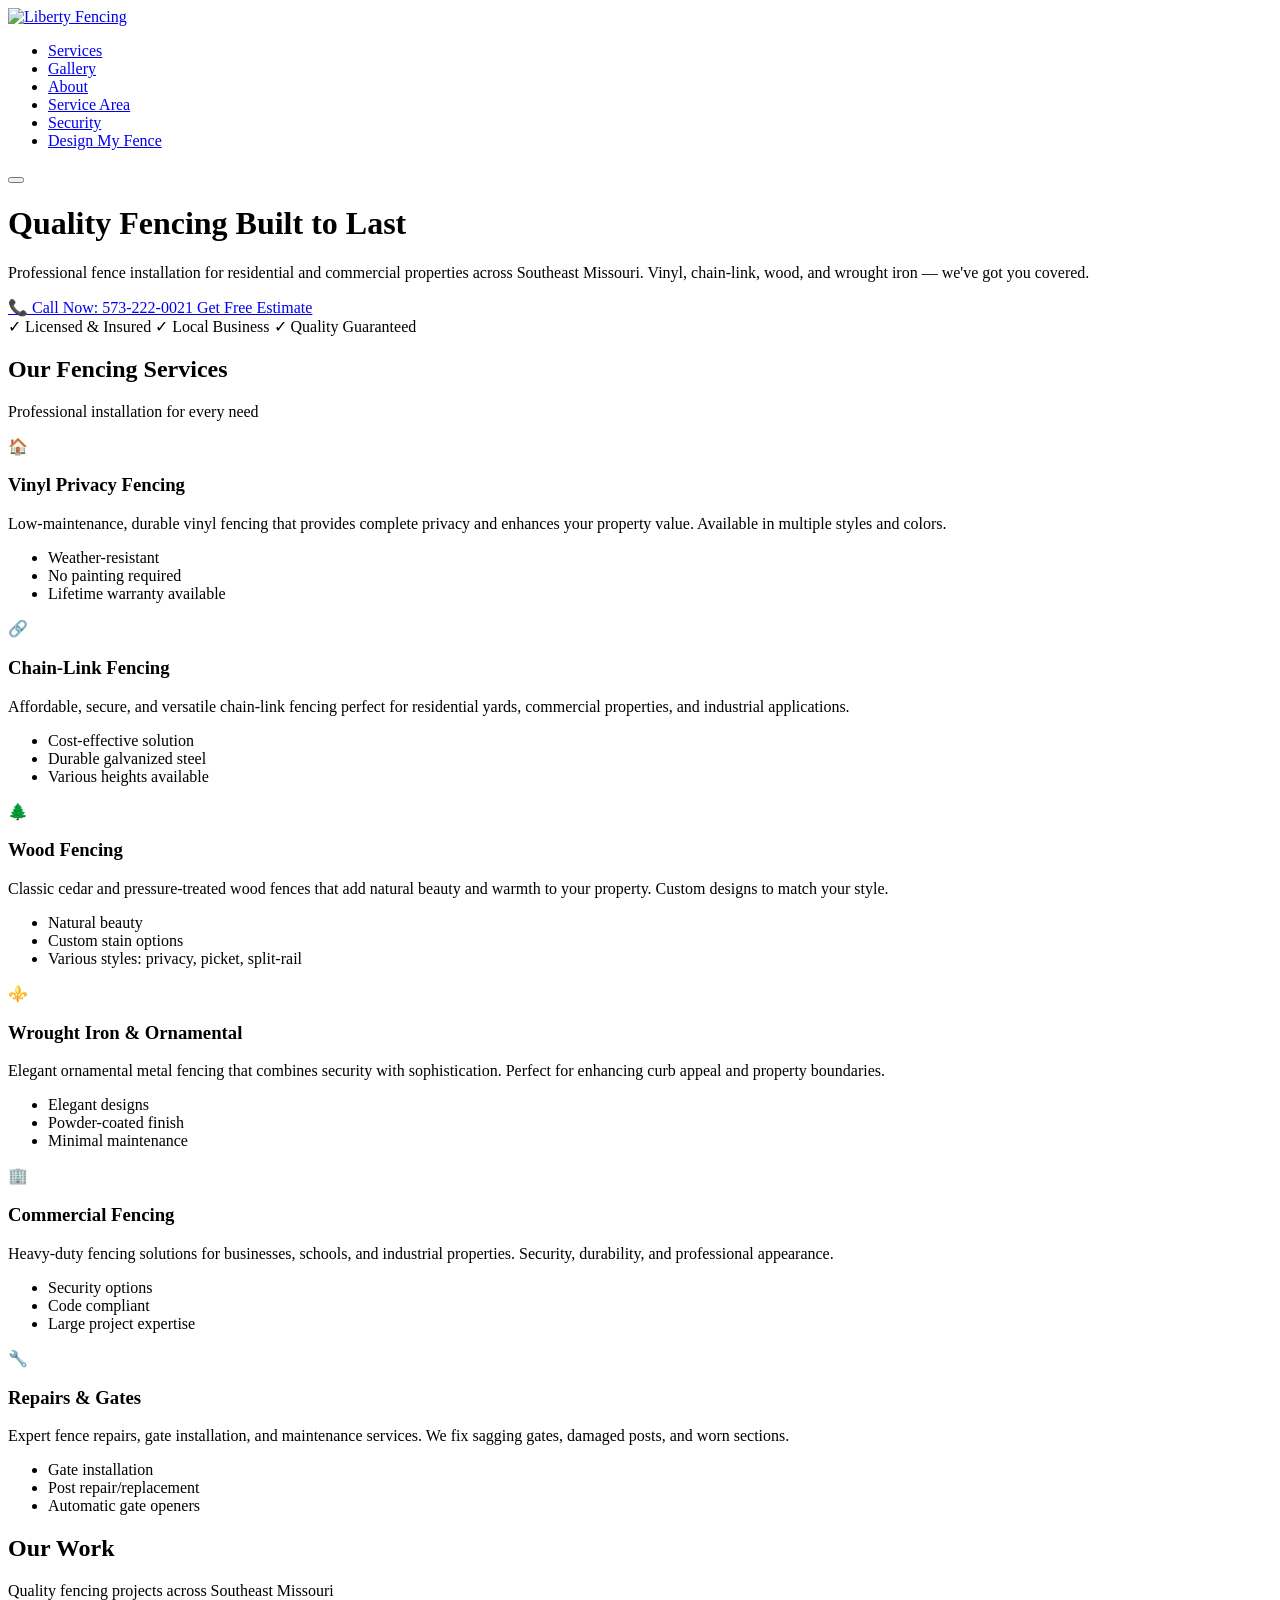
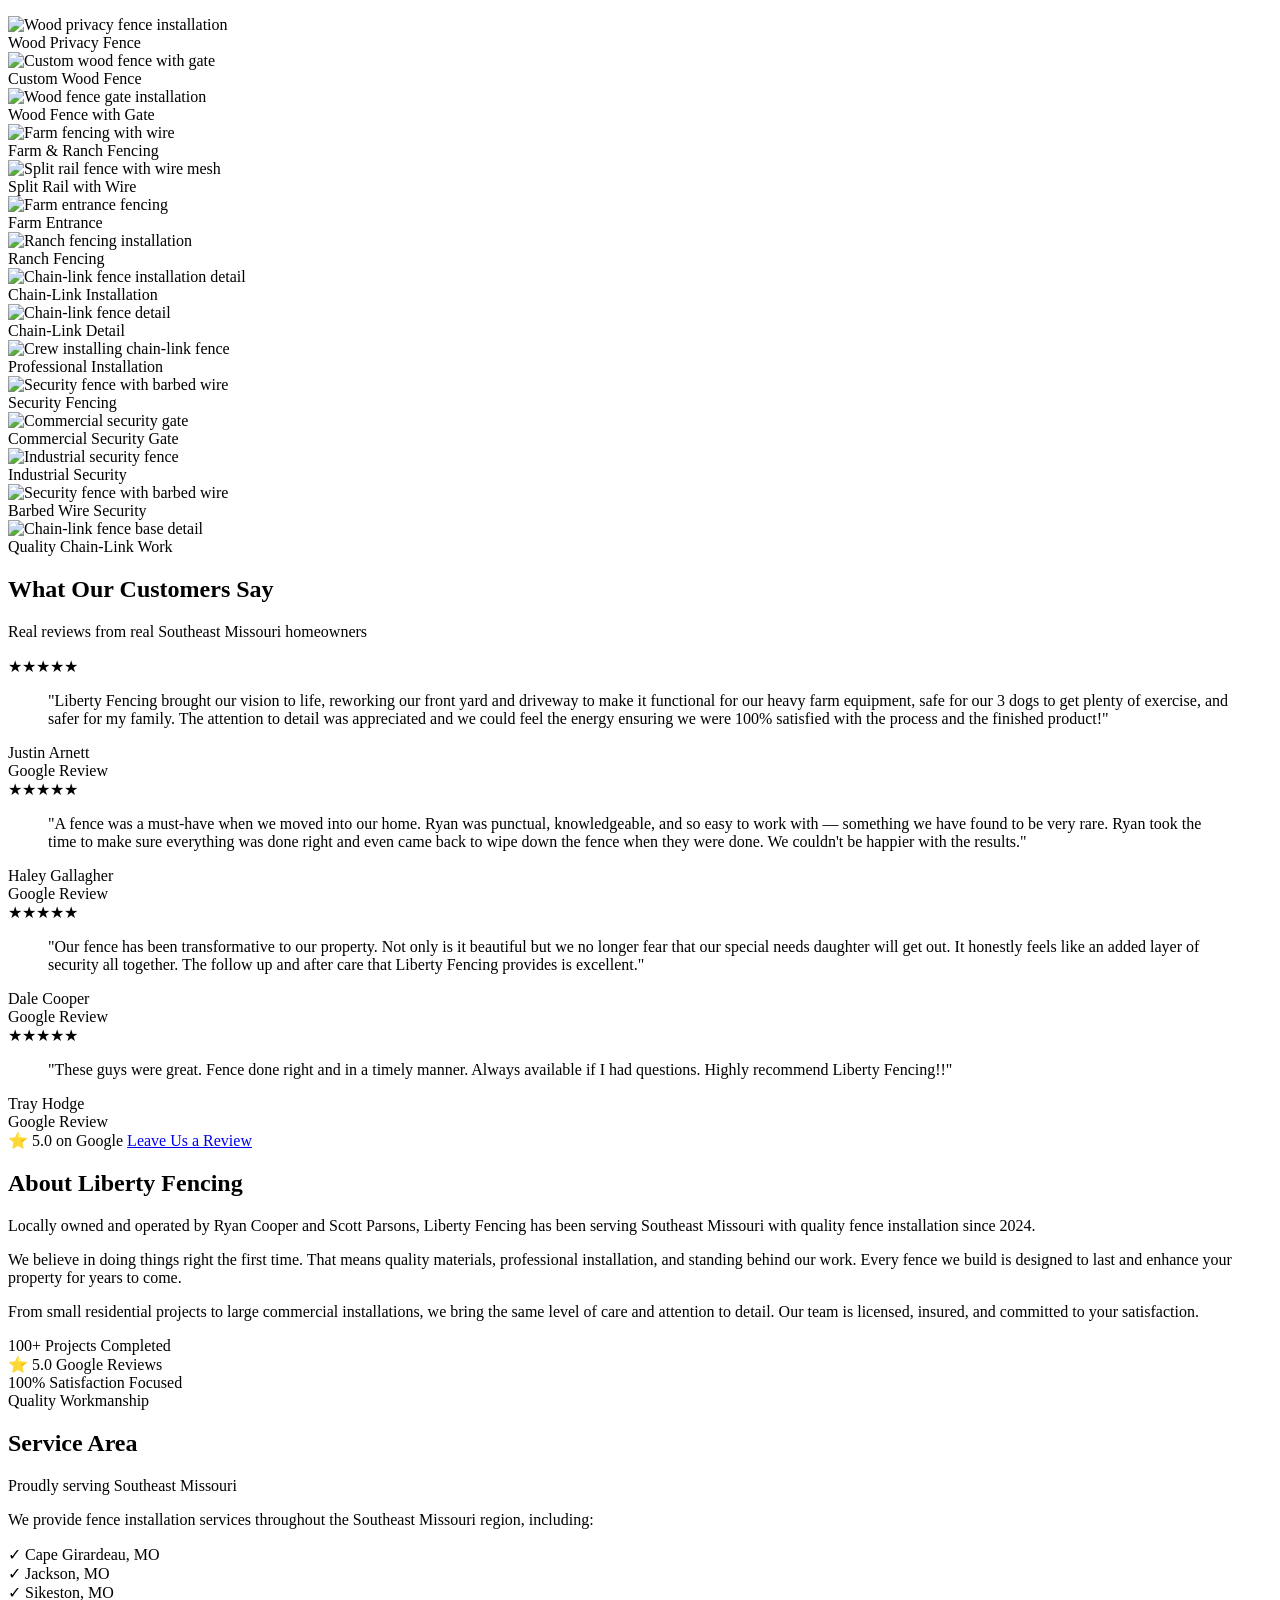
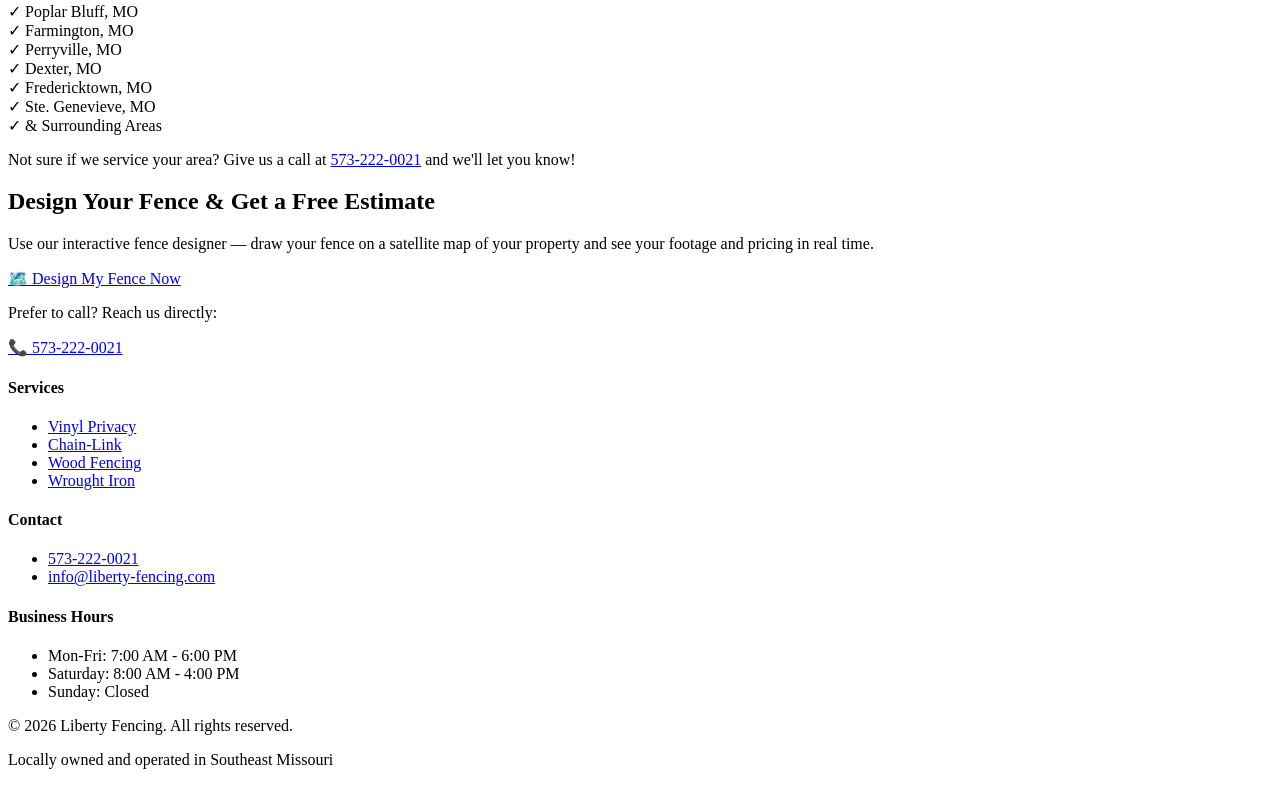
==== index.html @ ef9803fe "Merge pull request #3 from s10s-btc/dev Dev third times works" ====
<!DOCTYPE html>
<html lang="en">
<head>
    <meta charset="UTF-8">
    <meta name="viewport" content="width=device-width, initial-scale=1.0">
    <meta name="description" content="Liberty Fencing - Professional fence installation in Southeast Missouri. Vinyl, chain-link, wood, and wrought iron fencing. Free estimates!">
    <meta name="keywords" content="fencing, fence installation, vinyl fence, chain-link fence, wood fence, wrought iron, Southeast Missouri, Southeast Missouri">
    <title>Liberty Fencing | Professional Fence Installation | Southeast Missouri</title>
    <link rel="stylesheet" href="styles.css">
    <link rel="preconnect" href="https://fonts.googleapis.com">
    <link rel="preconnect" href="https://fonts.gstatic.com" crossorigin>
    <link href="https://fonts.googleapis.com/css2?family=Inter:wght@400;500;600;700;800&display=swap" rel="stylesheet">

    <!-- Canonical URL -->
    <link rel="canonical" href="https://liberty-fencing.com/">

    <!-- Open Graph (social sharing) -->
    <meta property="og:type" content="website">
    <meta property="og:url" content="https://liberty-fencing.com/">
    <meta property="og:title" content="Liberty Fencing | Professional Fence Installation | Southeast Missouri">
    <meta property="og:description" content="Professional fence installation in Southeast Missouri. Vinyl, wood, chain-link, wrought iron, and commercial fencing. Free estimates!">
    <meta property="og:image" content="https://liberty-fencing.com/images/fence-1.jpg">

    <!-- LocalBusiness Schema -->
    <script type="application/ld+json">
    {
      "@context": "https://schema.org",
      "@type": "HomeAndConstructionBusiness",
      "name": "Liberty Fencing",
      "url": "https://liberty-fencing.com",
      "telephone": "+1-573-222-0021",
      "email": "info@liberty-fencing.com",
      "description": "Professional fence installation in Southeast Missouri. Vinyl, wood, chain-link, wrought iron, and commercial fencing. Free estimates.",
      "areaServed": [
        "Cape Girardeau, MO",
        "Jackson, MO",
        "Sikeston, MO",
        "Poplar Bluff, MO",
        "Farmington, MO",
        "Perryville, MO",
        "Dexter, MO",
        "Fredericktown, MO",
        "Ste. Genevieve, MO"
      ],
      "openingHoursSpecification": [
        {
          "@type": "OpeningHoursSpecification",
          "dayOfWeek": ["Monday","Tuesday","Wednesday","Thursday","Friday"],
          "opens": "07:00",
          "closes": "18:00"
        },
        {
          "@type": "OpeningHoursSpecification",
          "dayOfWeek": "Saturday",
          "opens": "08:00",
          "closes": "16:00"
        }
      ],
      "hasOfferCatalog": {
        "@type": "OfferCatalog",
        "name": "Fencing Services",
        "itemListElement": [
          {"@type": "Offer", "itemOffered": {"@type": "Service", "name": "Vinyl Privacy Fencing"}},
          {"@type": "Offer", "itemOffered": {"@type": "Service", "name": "Chain-Link Fencing"}},
          {"@type": "Offer", "itemOffered": {"@type": "Service", "name": "Wood Fencing"}},
          {"@type": "Offer", "itemOffered": {"@type": "Service", "name": "Wrought Iron & Ornamental Fencing"}},
          {"@type": "Offer", "itemOffered": {"@type": "Service", "name": "Commercial Fencing"}},
          {"@type": "Offer", "itemOffered": {"@type": "Service", "name": "Fence Repairs & Gates"}}
        ]
      }
    }
    </script>
</head>
<body>
    <nav class="navbar">
        <div class="nav-container">
            <a href="#" class="nav-logo">
                <img src="logo.jpg" alt="Liberty Fencing" class="logo-img">
            </a>
            <ul class="nav-menu">
                <li><a href="#services">Services</a></li>
                <li><a href="#gallery">Gallery</a></li>
                <li><a href="#about">About</a></li>
                <li><a href="#areas">Service Area</a></li>
                <li><a href="./security.html">Security</a></li>
                <li><a href="./fence-designer.html" class="btn btn-small btn-primary">Design My Fence</a></li>
            </ul>
            <button class="mobile-menu-toggle" aria-label="Toggle menu">
                <span></span>
                <span></span>
                <span></span>
            </button>
        </div>
    </nav>

    <header class="hero">
        <div class="hero-content">
            <h1 class="hero-title">Quality Fencing Built to Last</h1>
            <p class="hero-subtitle">Professional fence installation for residential and commercial properties across Southeast Missouri. Vinyl, chain-link, wood, and wrought iron — we've got you covered.</p>
            <div class="hero-cta">
                <a href="tel:573-222-0021" class="btn btn-primary btn-large">
                    <span class="phone-icon">📞</span> Call Now: 573-222-0021
                </a>
                <a href="#quote" class="btn btn-secondary btn-large">Get Free Estimate</a>
            </div>
            <div class="hero-badges">
                <span class="badge">✓ Licensed & Insured</span>
                <span class="badge">✓ Local Business</span>
                <span class="badge">✓ Quality Guaranteed</span>
            </div>
        </div>
    </header>

    <main>
        <section id="services" class="section">
            <div class="container">
                <h2 class="section-title">Our Fencing Services</h2>
                <p class="section-subtitle">Professional installation for every need</p>
                <div class="services-grid">
                    <div class="service-card">
                        <div class="service-icon">🏠</div>
                        <h3>Vinyl Privacy Fencing</h3>
                        <p>Low-maintenance, durable vinyl fencing that provides complete privacy and enhances your property value. Available in multiple styles and colors.</p>
                        <ul class="service-features">
                            <li>Weather-resistant</li>
                            <li>No painting required</li>
                            <li>Lifetime warranty available</li>
                        </ul>
                    </div>
                    <div class="service-card">
                        <div class="service-icon">🔗</div>
                        <h3>Chain-Link Fencing</h3>
                        <p>Affordable, secure, and versatile chain-link fencing perfect for residential yards, commercial properties, and industrial applications.</p>
                        <ul class="service-features">
                            <li>Cost-effective solution</li>
                            <li>Durable galvanized steel</li>
                            <li>Various heights available</li>
                        </ul>
                    </div>
                    <div class="service-card">
                        <div class="service-icon">🌲</div>
                        <h3>Wood Fencing</h3>
                        <p>Classic cedar and pressure-treated wood fences that add natural beauty and warmth to your property. Custom designs to match your style.</p>
                        <ul class="service-features">
                            <li>Natural beauty</li>
                            <li>Custom stain options</li>
                            <li>Various styles: privacy, picket, split-rail</li>
                        </ul>
                    </div>
                    <div class="service-card">
                        <div class="service-icon">⚜️</div>
                        <h3>Wrought Iron & Ornamental</h3>
                        <p>Elegant ornamental metal fencing that combines security with sophistication. Perfect for enhancing curb appeal and property boundaries.</p>
                        <ul class="service-features">
                            <li>Elegant designs</li>
                            <li>Powder-coated finish</li>
                            <li>Minimal maintenance</li>
                        </ul>
                    </div>
                    <div class="service-card">
                        <div class="service-icon">🏢</div>
                        <h3>Commercial Fencing</h3>
                        <p>Heavy-duty fencing solutions for businesses, schools, and industrial properties. Security, durability, and professional appearance.</p>
                        <ul class="service-features">
                            <li>Security options</li>
                            <li>Code compliant</li>
                            <li>Large project expertise</li>
                        </ul>
                    </div>
                    <div class="service-card">
                        <div class="service-icon">🔧</div>
                        <h3>Repairs & Gates</h3>
                        <p>Expert fence repairs, gate installation, and maintenance services. We fix sagging gates, damaged posts, and worn sections.</p>
                        <ul class="service-features">
                            <li>Gate installation</li>
                            <li>Post repair/replacement</li>
                            <li>Automatic gate openers</li>
                        </ul>
                    </div>
                </div>
            </div>
        </section>

        <section id="gallery" class="section section-alt">
            <div class="container">
                <h2 class="section-title">Our Work</h2>
                <p class="section-subtitle">Quality fencing projects across Southeast Missouri</p>
                <div class="gallery-grid">
                    <div class="gallery-item">
                        <img src="images/fence-1.jpg" alt="Wood privacy fence installation" loading="lazy">
                        <div class="gallery-overlay">
                            <span>Wood Privacy Fence</span>
                        </div>
                    </div>
                    <div class="gallery-item">
                        <img src="images/fence-2.jpg" alt="Custom wood fence with gate" loading="lazy">
                        <div class="gallery-overlay">
                            <span>Custom Wood Fence</span>
                        </div>
                    </div>
                    <div class="gallery-item">
                        <img src="images/fence-3.jpg" alt="Wood fence gate installation" loading="lazy">
                        <div class="gallery-overlay">
                            <span>Wood Fence with Gate</span>
                        </div>
                    </div>
                    <div class="gallery-item">
                        <img src="images/fence-4.jpg" alt="Farm fencing with wire" loading="lazy">
                        <div class="gallery-overlay">
                            <span>Farm & Ranch Fencing</span>
                        </div>
                    </div>
                    <div class="gallery-item">
                        <img src="images/fence-5.jpg" alt="Split rail fence with wire mesh" loading="lazy">
                        <div class="gallery-overlay">
                            <span>Split Rail with Wire</span>
                        </div>
                    </div>
                    <div class="gallery-item">
                        <img src="images/fence-6.jpg" alt="Farm entrance fencing" loading="lazy">
                        <div class="gallery-overlay">
                            <span>Farm Entrance</span>
                        </div>
                    </div>
                    <div class="gallery-item">
                        <img src="images/fence-7.jpg" alt="Ranch fencing installation" loading="lazy">
                        <div class="gallery-overlay">
                            <span>Ranch Fencing</span>
                        </div>
                    </div>
                    <div class="gallery-item">
                        <img src="images/fence-8.jpg" alt="Chain-link fence installation detail" loading="lazy">
                        <div class="gallery-overlay">
                            <span>Chain-Link Installation</span>
                        </div>
                    </div>
                    <div class="gallery-item">
                        <img src="images/fence-9.jpg" alt="Chain-link fence detail" loading="lazy">
                        <div class="gallery-overlay">
                            <span>Chain-Link Detail</span>
                        </div>
                    </div>
                    <div class="gallery-item">
                        <img src="images/fence-10.jpg" alt="Crew installing chain-link fence" loading="lazy">
                        <div class="gallery-overlay">
                            <span>Professional Installation</span>
                        </div>
                    </div>
                    <div class="gallery-item">
                        <img src="images/fence-11.jpg" alt="Security fence with barbed wire" loading="lazy">
                        <div class="gallery-overlay">
                            <span>Security Fencing</span>
                        </div>
                    </div>
                    <div class="gallery-item">
                        <img src="images/fence-12.jpg" alt="Commercial security gate" loading="lazy">
                        <div class="gallery-overlay">
                            <span>Commercial Security Gate</span>
                        </div>
                    </div>
                    <div class="gallery-item">
                        <img src="images/fence-13.jpg" alt="Industrial security fence" loading="lazy">
                        <div class="gallery-overlay">
                            <span>Industrial Security</span>
                        </div>
                    </div>
                    <div class="gallery-item">
                        <img src="images/fence-14.jpg" alt="Security fence with barbed wire" loading="lazy">
                        <div class="gallery-overlay">
                            <span>Barbed Wire Security</span>
                        </div>
                    </div>
                    <div class="gallery-item">
                        <img src="images/fence-15.jpg" alt="Chain-link fence base detail" loading="lazy">
                        <div class="gallery-overlay">
                            <span>Quality Chain-Link Work</span>
                        </div>
                    </div>
                </div>
            </div>
        </section>

        <section id="reviews" class="section section-alt">
            <div class="container">
                <h2 class="section-title">What Our Customers Say</h2>
                <p class="section-subtitle">Real reviews from real Southeast Missouri homeowners</p>
                <div class="reviews-grid">
                    <div class="review-card">
                        <div class="review-stars">★★★★★</div>
                        <blockquote class="review-text">"Liberty Fencing brought our vision to life, reworking our front yard and driveway to make it functional for our heavy farm equipment, safe for our 3 dogs to get plenty of exercise, and safer for my family. The attention to detail was appreciated and we could feel the energy ensuring we were 100% satisfied with the process and the finished product!"</blockquote>
                        <div class="review-author">
                            <div class="review-name">Justin Arnett</div>
                            <div class="review-source">Google Review</div>
                        </div>
                    </div>
                    <div class="review-card">
                        <div class="review-stars">★★★★★</div>
                        <blockquote class="review-text">"A fence was a must-have when we moved into our home. Ryan was punctual, knowledgeable, and so easy to work with — something we have found to be very rare. Ryan took the time to make sure everything was done right and even came back to wipe down the fence when they were done. We couldn't be happier with the results."</blockquote>
                        <div class="review-author">
                            <div class="review-name">Haley Gallagher</div>
                            <div class="review-source">Google Review</div>
                        </div>
                    </div>
                    <div class="review-card">
                        <div class="review-stars">★★★★★</div>
                        <blockquote class="review-text">"Our fence has been transformative to our property. Not only is it beautiful but we no longer fear that our special needs daughter will get out. It honestly feels like an added layer of security all together. The follow up and after care that Liberty Fencing provides is excellent."</blockquote>
                        <div class="review-author">
                            <div class="review-name">Dale Cooper</div>
                            <div class="review-source">Google Review</div>
                        </div>
                    </div>
                    <div class="review-card">
                        <div class="review-stars">★★★★★</div>
                        <blockquote class="review-text">"These guys were great. Fence done right and in a timely manner. Always available if I had questions. Highly recommend Liberty Fencing!!"</blockquote>
                        <div class="review-author">
                            <div class="review-name">Tray Hodge</div>
                            <div class="review-source">Google Review</div>
                        </div>
                    </div>
                </div>
                <div class="reviews-cta">
                    <span class="reviews-aggregate">⭐ 5.0 on Google</span>
                    <a href="https://g.page/r/liberty-fencing/review" target="_blank" rel="noopener noreferrer" class="btn btn-secondary">Leave Us a Review</a>
                </div>
            </div>
        </section>

        <section id="about" class="section">
            <div class="container">
                <div class="about-content">
                    <div class="about-text">
                        <h2 class="section-title">About Liberty Fencing</h2>
                        <p class="lead">Locally owned and operated by Ryan Cooper and Scott Parsons, Liberty Fencing has been serving Southeast Missouri with quality fence installation since 2024.</p>
                        <p>We believe in doing things right the first time. That means quality materials, professional installation, and standing behind our work. Every fence we build is designed to last and enhance your property for years to come.</p>
                        <p>From small residential projects to large commercial installations, we bring the same level of care and attention to detail. Our team is licensed, insured, and committed to your satisfaction.</p>
                        <div class="stats">
                            <div class="stat">
                                <span class="stat-number">100+</span>
                                <span class="stat-label">Projects Completed</span>
                            </div>
                            <div class="stat">
                                <span class="stat-number">⭐ 5.0</span>
                                <span class="stat-label">Google Reviews</span>
                            </div>
                            <div class="stat">
                                <span class="stat-number">100%</span>
                                <span class="stat-label">Satisfaction Focused</span>
                            </div>
                        </div>
                    </div>
                    <div class="about-image">
                        <div class="image-placeholder">
                            <span>Quality Workmanship</span>
                        </div>
                    </div>
                </div>
            </div>
        </section>

        <section id="areas" class="section">
            <div class="container">
                <h2 class="section-title">Service Area</h2>
                <p class="section-subtitle">Proudly serving Southeast Missouri</p>
                <div class="areas-content">
                    <div class="areas-text">
                        <p>We provide fence installation services throughout the Southeast Missouri region, including:</p>
                        <div class="areas-grid">
                            <div class="area-item">
                                <span class="check">✓</span> Cape Girardeau, MO
                            </div>
                            <div class="area-item">
                                <span class="check">✓</span> Jackson, MO
                            </div>
                            <div class="area-item">
                                <span class="check">✓</span> Sikeston, MO
                            </div>
                            <div class="area-item">
                                <span class="check">✓</span> Poplar Bluff, MO
                            </div>
                            <div class="area-item">
                                <span class="check">✓</span> Farmington, MO
                            </div>
                            <div class="area-item">
                                <span class="check">✓</span> Perryville, MO
                            </div>
                            <div class="area-item">
                                <span class="check">✓</span> Dexter, MO
                            </div>
                            <div class="area-item">
                                <span class="check">✓</span> Fredericktown, MO
                            </div>
                            <div class="area-item">
                                <span class="check">✓</span> Ste. Genevieve, MO
                            </div>
                            <div class="area-item">
                                <span class="check">✓</span> & Surrounding Areas
                            </div>
                        </div>
                        <p class="areas-note">Not sure if we service your area? Give us a call at <a href="tel:573-222-0021">573-222-0021</a> and we'll let you know!</p>
                    </div>
                </div>
            </div>
        </section>

        <section id="quote" class="section section-alt cta-section">
            <div class="container">
                <div class="cta-content">
                    <h2>Design Your Fence &amp; Get a Free Estimate</h2>
                    <p>Use our interactive fence designer — draw your fence on a satellite map of your property and see your footage and pricing in real time.</p>
                    <a href="./fence-designer.html" class="btn btn-primary btn-large">🗺️ Design My Fence Now</a>
                    <div class="cta-alternative">
                        <p>Prefer to call? Reach us directly:</p>
                        <a href="tel:573-222-0021" class="btn btn-secondary btn-large">
                            <span class="phone-icon">📞</span> 573-222-0021
                        </a>
                    </div>
                </div>
            </div>
        </section>
    </main>

    <footer class="footer">
        <div class="footer-columns">
            <div class="footer-column">
                <h4>Services</h4>
                <ul>
                    <li><a href="#services">Vinyl Privacy</a></li>
                    <li><a href="#services">Chain-Link</a></li>
                    <li><a href="#services">Wood Fencing</a></li>
                    <li><a href="#services">Wrought Iron</a></li>
                </ul>
            </div>
            <div class="footer-column">
                <h4>Contact</h4>
                <ul>
                    <li><a href="tel:573-222-0021">573-222-0021</a></li>
                    <li><a href="mailto:info@liberty-fencing.com">info@liberty-fencing.com</a></li>
                </ul>
            </div>
            <div class="footer-column">
                <h4>Business Hours</h4>
                <ul>
                    <li>Mon-Fri: 7:00 AM - 6:00 PM</li>
                    <li>Saturday: 8:00 AM - 4:00 PM</li>
                    <li>Sunday: Closed</li>
                </ul>
            </div>
        </div>
        <div class="footer-bottom">
            <p>&copy; 2026 Liberty Fencing. All rights reserved.</p>
            <p class="footer-tagline">Locally owned and operated in Southeast Missouri</p>
        </div>
    </footer>

    <script src="script.js"></script>
</body>
</html>
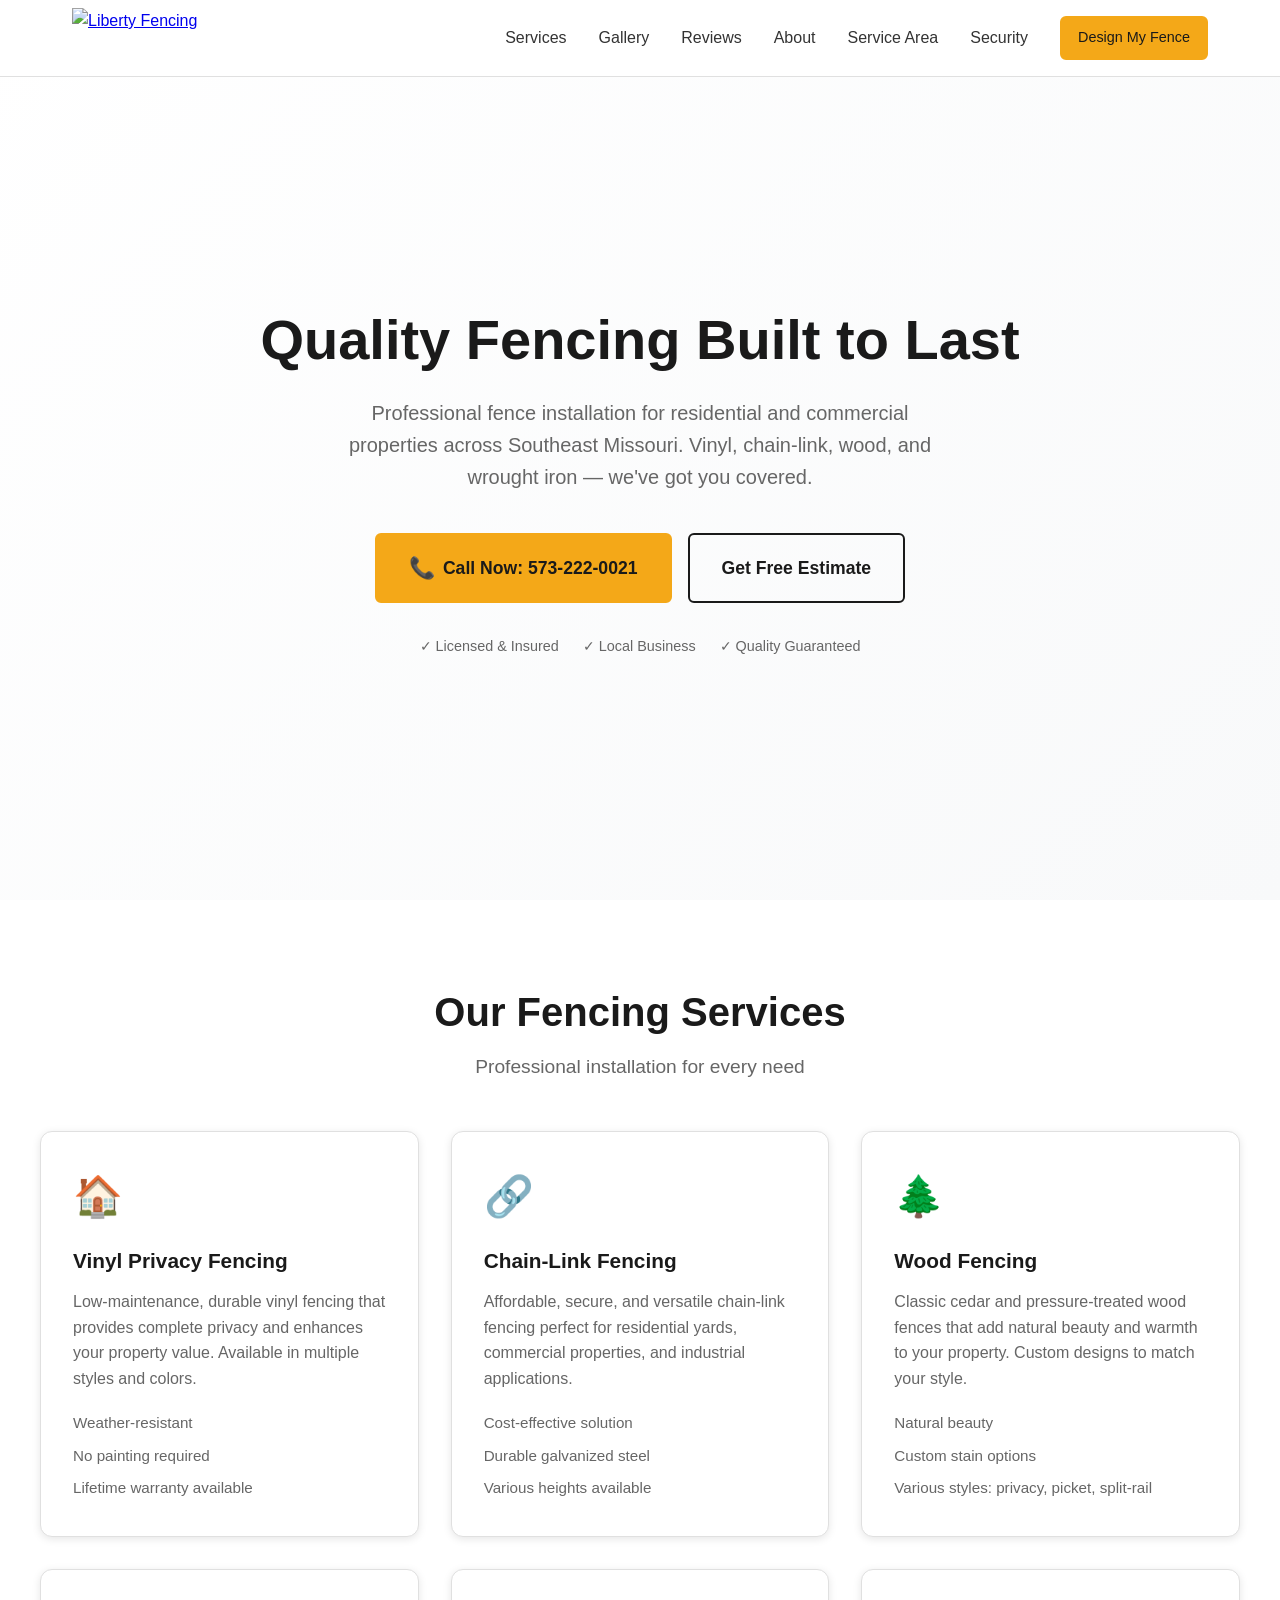
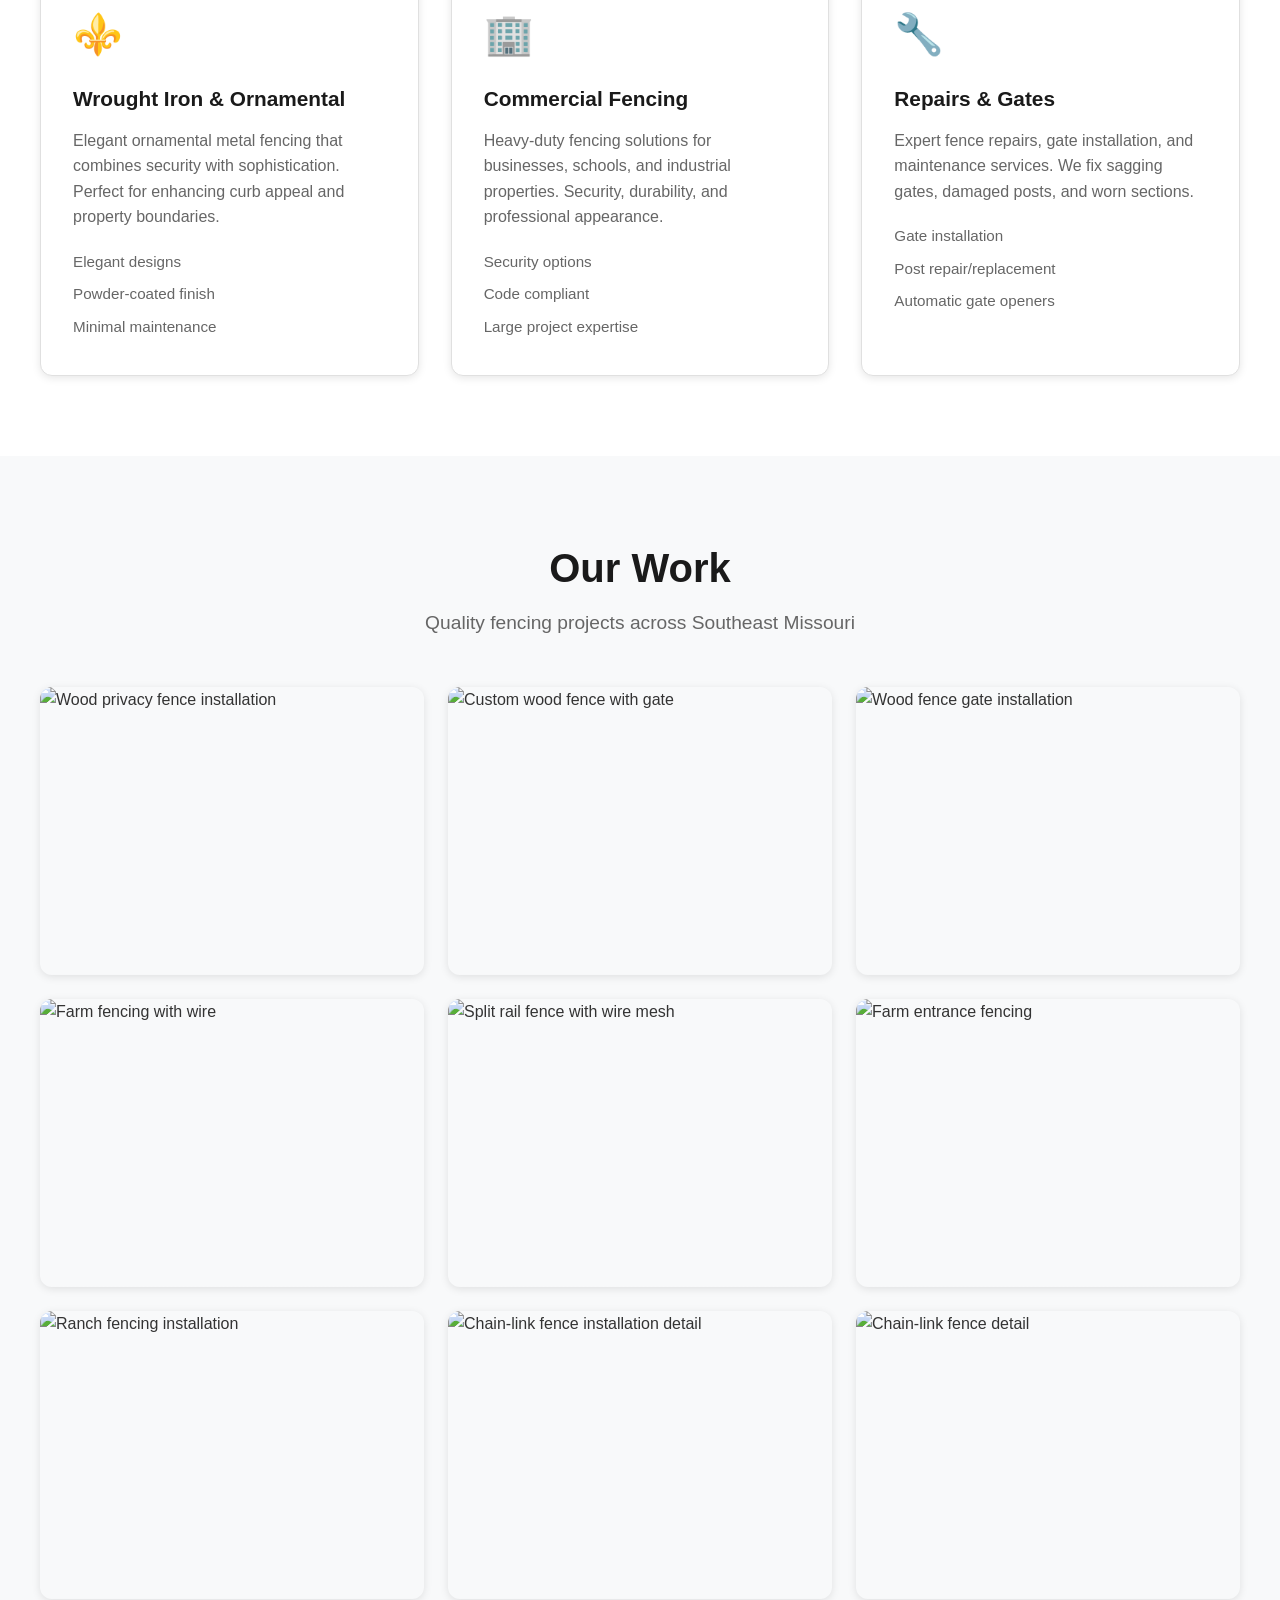
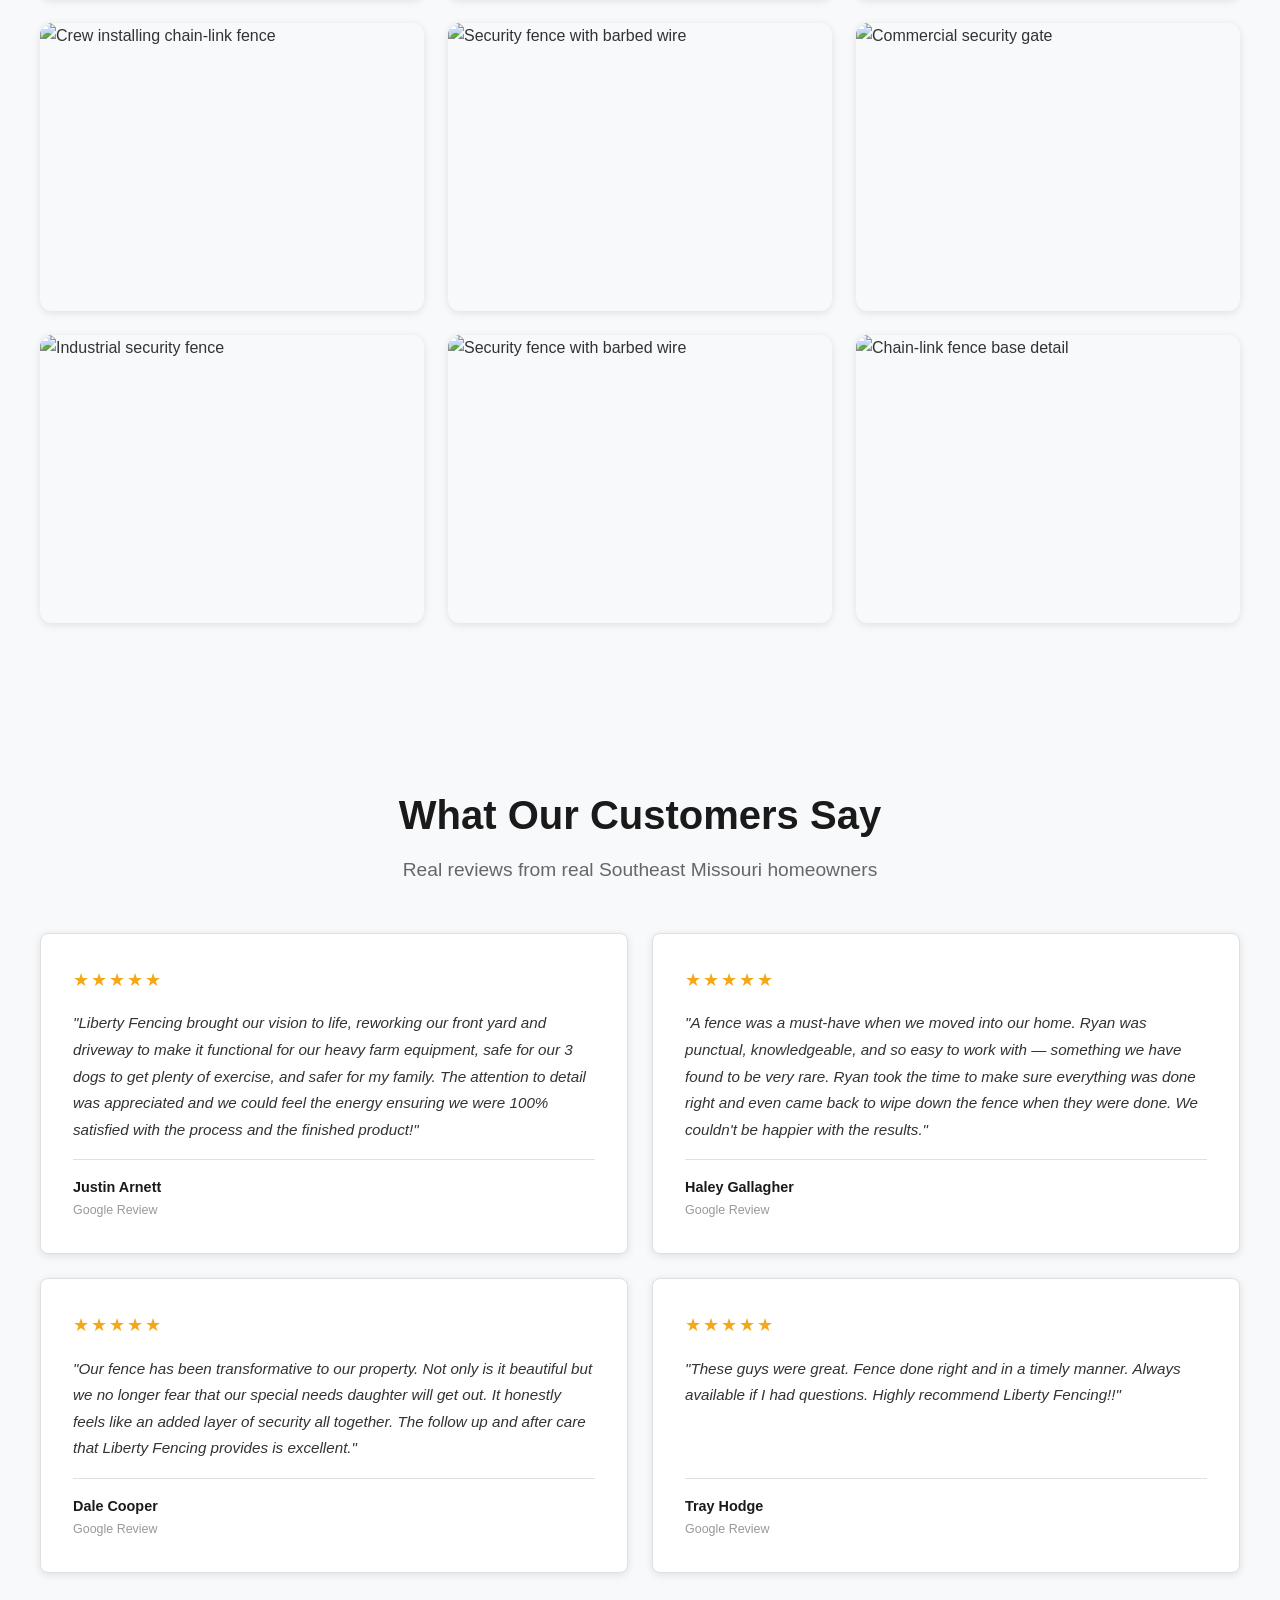
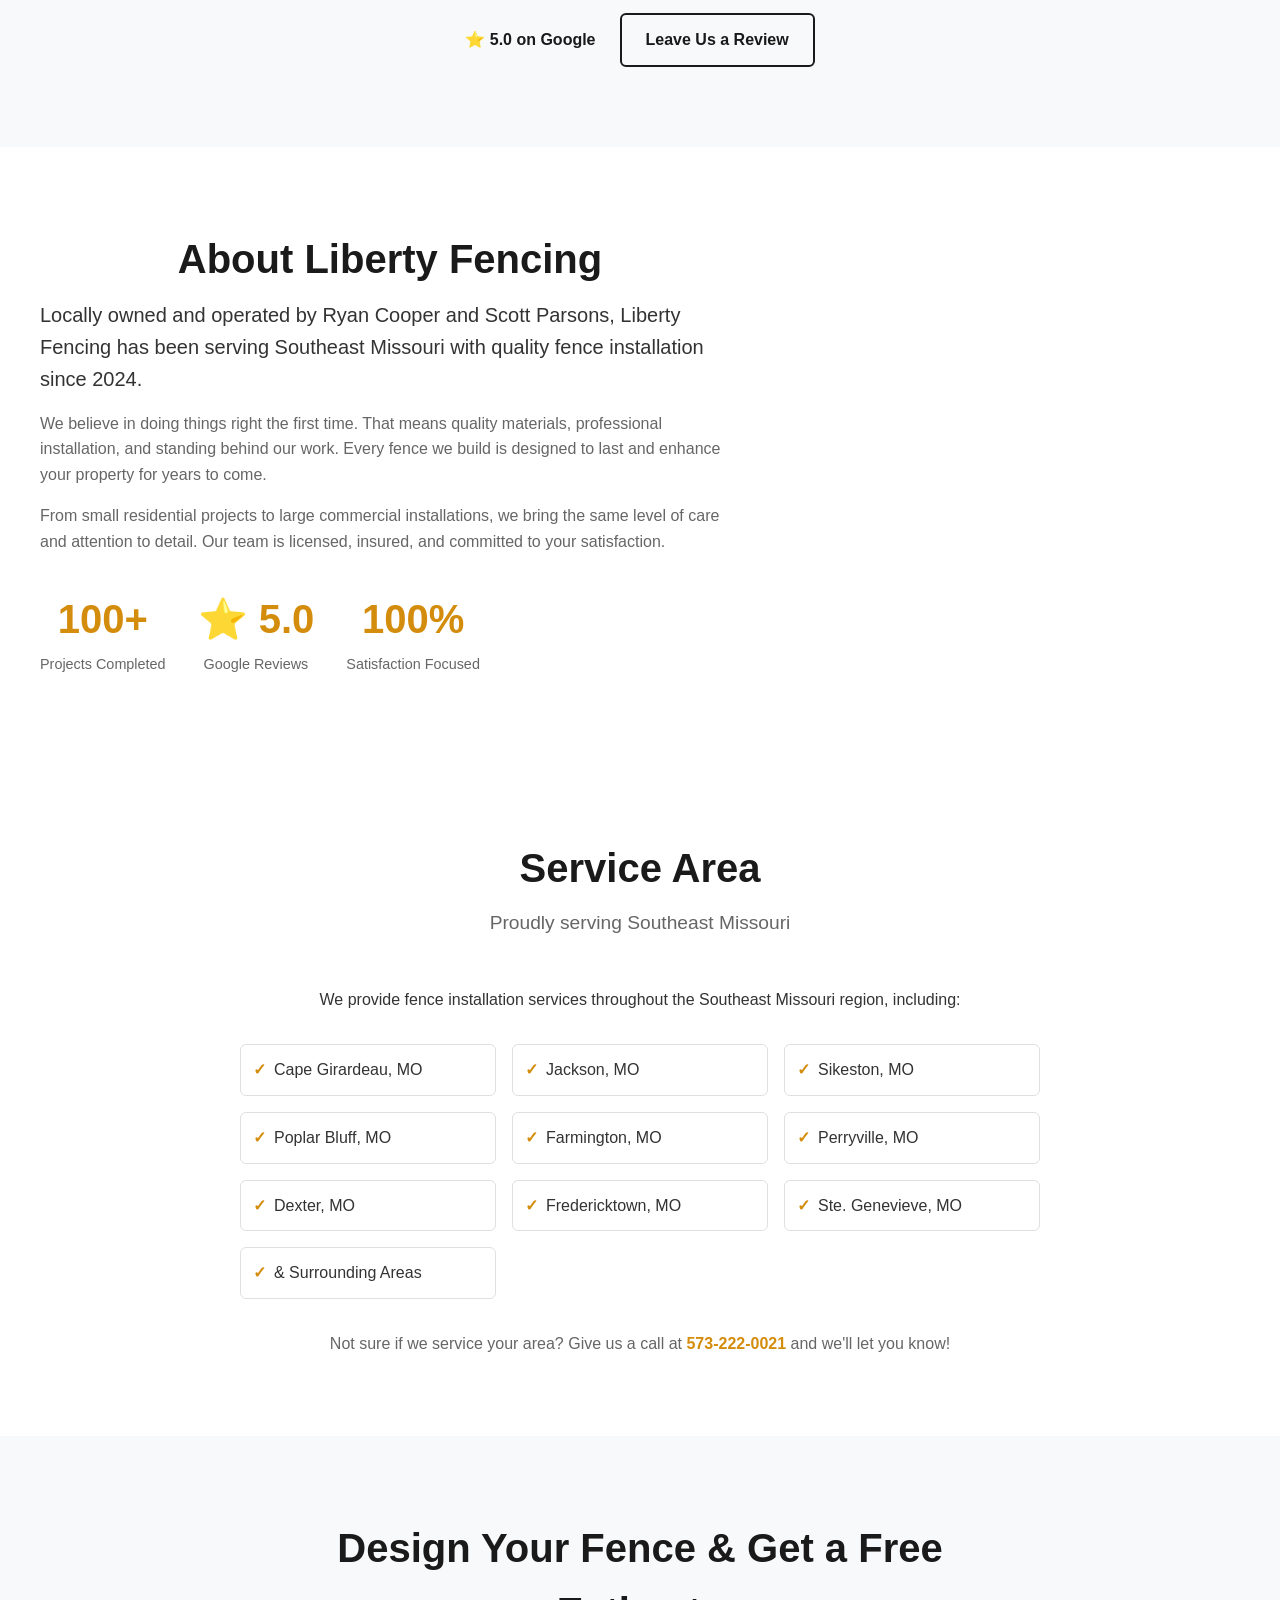
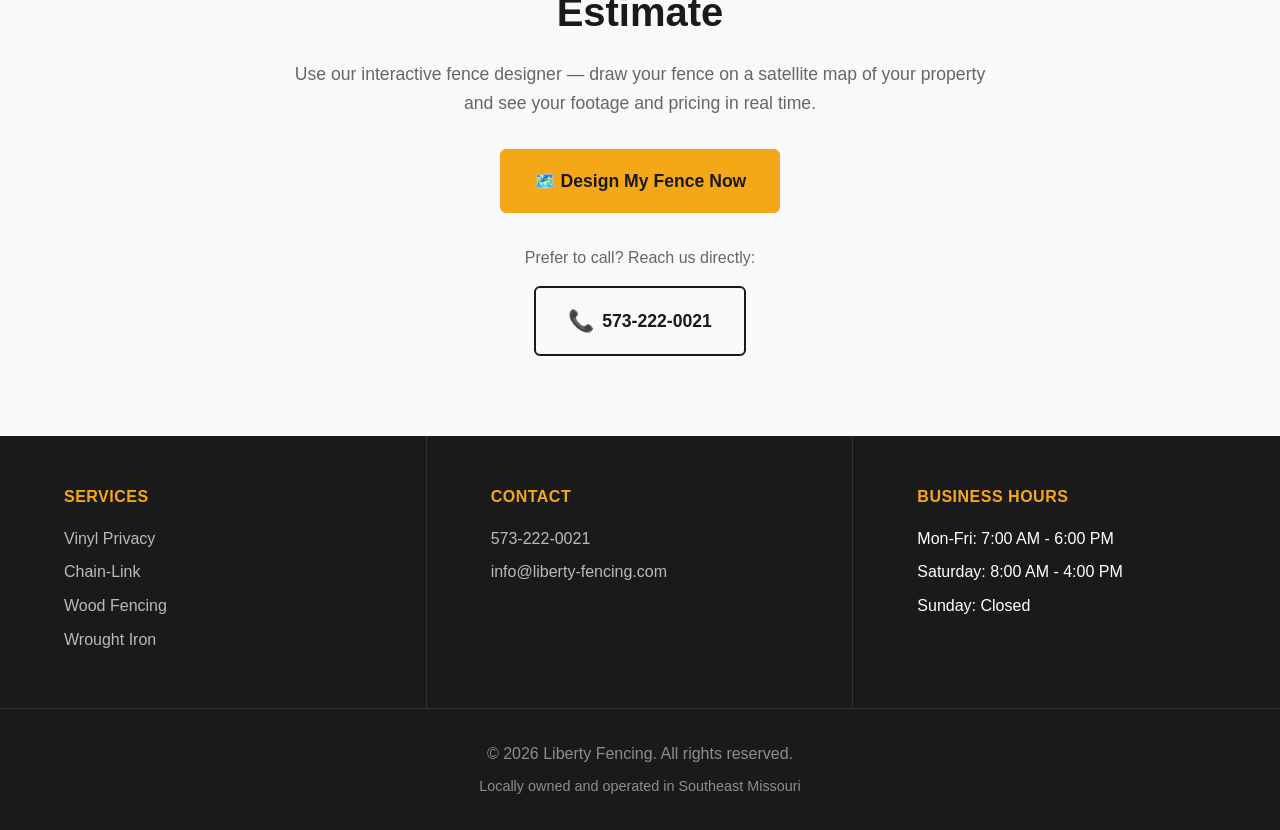
==== commit a8fbfd5f: "Fix broken review link, remove unused About placeholder, add Reviews nav link Review CTA pointed to " ====
--- a/index.html
+++ b/index.html
@@ -4,7 +4,7 @@
     <meta charset="UTF-8">
     <meta name="viewport" content="width=device-width, initial-scale=1.0">
     <meta name="description" content="Liberty Fencing - Professional fence installation in Southeast Missouri. Vinyl, chain-link, wood, and wrought iron fencing. Free estimates!">
-    <meta name="keywords" content="fencing, fence installation, vinyl fence, chain-link fence, wood fence, wrought iron, Southeast Missouri, Southeast Missouri">
+    <meta name="keywords" content="fencing, fence installation, vinyl fence, chain-link fence, wood fence, wrought iron, Southeast Missouri">
     <title>Liberty Fencing | Professional Fence Installation | Southeast Missouri</title>
     <link rel="stylesheet" href="styles.css">
     <link rel="preconnect" href="https://fonts.googleapis.com">
@@ -80,6 +80,7 @@
             <ul class="nav-menu">
                 <li><a href="#services">Services</a></li>
                 <li><a href="#gallery">Gallery</a></li>
+                <li><a href="#reviews">Reviews</a></li>
                 <li><a href="#about">About</a></li>
                 <li><a href="#areas">Service Area</a></li>
                 <li><a href="./security.html">Security</a></li>
@@ -320,7 +321,7 @@
                 </div>
                 <div class="reviews-cta">
                     <span class="reviews-aggregate">⭐ 5.0 on Google</span>
-                    <a href="https://g.page/r/liberty-fencing/review" target="_blank" rel="noopener noreferrer" class="btn btn-secondary">Leave Us a Review</a>
+                    <a href="https://g.page/r/CSdGMYGNpoW0EBM/review" target="_blank" rel="noopener noreferrer" class="btn btn-secondary">Leave Us a Review</a>
                 </div>
             </div>
         </section>
@@ -348,11 +349,6 @@
                             </div>
                         </div>
                     </div>
-                    <div class="about-image">
-                        <div class="image-placeholder">
-                            <span>Quality Workmanship</span>
-                        </div>
-                    </div>
                 </div>
             </div>
         </section>
--- a/styles.css
+++ b/styles.css
@@ -0,0 +1,665 @@
+:root {
+    --primary: #1a1a1a;
+    --primary-light: #2d2d2d;
+    --accent: #f4a818;
+    --accent-dark: #d48c0c;
+    --text: #333;
+    --text-light: #666;
+    --text-muted: #999;
+    --bg: #fff;
+    --bg-alt: #f8f9fa;
+    --border: #e0e0e0;
+    --shadow: 0 2px 8px rgba(0,0,0,0.1);
+    --shadow-hover: 0 4px 16px rgba(0,0,0,0.15);
+}
+
+* {
+    margin: 0;
+    padding: 0;
+    box-sizing: border-box;
+}
+
+html {
+    scroll-behavior: smooth;
+}
+
+body {
+    font-family: 'Inter', -apple-system, BlinkMacSystemFont, 'Segoe UI', Roboto, Oxygen, Ubuntu, Cantarell, sans-serif;
+    color: var(--text);
+    background: var(--bg);
+    line-height: 1.6;
+    -webkit-font-smoothing: antialiased;
+}
+
+/* Navigation */
+.navbar {
+    position: fixed;
+    top: 0;
+    left: 0;
+    right: 0;
+    background: var(--bg);
+    border-bottom: 1px solid var(--border);
+    z-index: 1000;
+    padding: 0.5rem 0;
+}
+
+.nav-container {
+    max-width: 1200px;
+    margin: 0 auto;
+    padding: 0 2rem;
+    display: flex;
+    justify-content: space-between;
+    align-items: center;
+}
+
+.nav-logo {
+    display: flex;
+    align-items: center;
+}
+
+.logo-img {
+    height: 60px;
+    width: auto;
+}
+
+.nav-menu {
+    display: flex;
+    list-style: none;
+    gap: 2rem;
+    align-items: center;
+}
+
+.nav-menu a {
+    text-decoration: none;
+    color: var(--text);
+    font-weight: 500;
+    transition: color 0.2s;
+}
+
+.nav-menu a:hover {
+    color: var(--accent-dark);
+}
+
+.nav-menu a.btn {
+    color: var(--primary);
+}
+
+.nav-menu a.btn:hover {
+    color: var(--primary);
+}
+
+.mobile-menu-toggle {
+    display: none;
+    flex-direction: column;
+    gap: 4px;
+    background: none;
+    border: none;
+    cursor: pointer;
+    padding: 0.5rem;
+}
+
+.mobile-menu-toggle span {
+    width: 24px;
+    height: 2px;
+    background: var(--primary);
+    transition: 0.3s;
+}
+
+/* Hero Section */
+.hero {
+    min-height: 100vh;
+    display: flex;
+    align-items: center;
+    justify-content: center;
+    background: linear-gradient(135deg, var(--bg) 0%, var(--bg-alt) 100%);
+    padding: 8rem 2rem 4rem;
+    text-align: center;
+}
+
+.hero-content {
+    max-width: 800px;
+}
+
+.hero-title {
+    font-size: 3.5rem;
+    font-weight: 800;
+    color: var(--primary);
+    margin-bottom: 1.5rem;
+    line-height: 1.2;
+}
+
+.hero-subtitle {
+    font-size: 1.25rem;
+    color: var(--text-light);
+    margin-bottom: 2.5rem;
+    max-width: 600px;
+    margin-left: auto;
+    margin-right: auto;
+}
+
+.hero-cta {
+    display: flex;
+    gap: 1rem;
+    justify-content: center;
+    flex-wrap: wrap;
+    margin-bottom: 2rem;
+}
+
+.hero-badges {
+    display: flex;
+    gap: 1.5rem;
+    justify-content: center;
+    flex-wrap: wrap;
+}
+
+.badge {
+    font-size: 0.9rem;
+    color: var(--text-light);
+}
+
+/* Buttons */
+.btn {
+    display: inline-flex;
+    align-items: center;
+    gap: 0.5rem;
+    padding: 0.75rem 1.5rem;
+    border-radius: 6px;
+    text-decoration: none;
+    font-weight: 600;
+    transition: all 0.2s;
+    border: 2px solid transparent;
+    cursor: pointer;
+}
+
+.btn-primary {
+    background: var(--accent);
+    color: var(--primary);
+    border-color: var(--accent);
+}
+
+.btn-primary:hover {
+    background: var(--accent-dark);
+    border-color: var(--accent-dark);
+    transform: translateY(-2px);
+}
+
+.btn-secondary {
+    background: transparent;
+    color: var(--primary);
+    border-color: var(--primary);
+}
+
+.btn-secondary:hover {
+    background: var(--primary);
+    color: var(--bg);
+}
+
+.btn-small {
+    padding: 0.5rem 1rem;
+    font-size: 0.9rem;
+}
+
+.btn-large {
+    padding: 1rem 2rem;
+    font-size: 1.1rem;
+}
+
+.phone-icon {
+    font-size: 1.2em;
+}
+
+/* Sections */
+.section {
+    padding: 5rem 2rem;
+}
+
+.section-alt {
+    background: var(--bg-alt);
+}
+
+.container {
+    max-width: 1200px;
+    margin: 0 auto;
+}
+
+.section-title {
+    font-size: 2.5rem;
+    font-weight: 700;
+    text-align: center;
+    margin-bottom: 0.5rem;
+    color: var(--primary);
+}
+
+.section-subtitle {
+    font-size: 1.2rem;
+    color: var(--text-light);
+    text-align: center;
+    margin-bottom: 3rem;
+}
+
+/* Services Grid */
+.services-grid {
+    display: grid;
+    grid-template-columns: repeat(auto-fit, minmax(350px, 1fr));
+    gap: 2rem;
+}
+
+.service-card {
+    background: var(--bg);
+    border-radius: 12px;
+    padding: 2rem;
+    box-shadow: var(--shadow);
+    transition: transform 0.2s, box-shadow 0.2s;
+    border: 1px solid var(--border);
+}
+
+.service-card:hover {
+    transform: translateY(-4px);
+    box-shadow: var(--shadow-hover);
+}
+
+.service-icon {
+    font-size: 2.5rem;
+    margin-bottom: 1rem;
+}
+
+.service-card h3 {
+    font-size: 1.3rem;
+    font-weight: 600;
+    margin-bottom: 0.75rem;
+    color: var(--primary);
+}
+
+.service-card p {
+    color: var(--text-light);
+    margin-bottom: 1rem;
+}
+
+.service-features {
+    list-style: none;
+}
+
+.service-features li {
+    padding: 0.25rem 0;
+    color: var(--text-light);
+    font-size: 0.95rem;
+}
+
+/* About Section */
+.about-content {
+    max-width: 700px;
+}
+
+.about-text .lead {
+    font-size: 1.25rem;
+    color: var(--text);
+    margin-bottom: 1rem;
+}
+
+.about-text p {
+    margin-bottom: 1rem;
+    color: var(--text-light);
+}
+
+.stats {
+    display: flex;
+    gap: 2rem;
+    margin-top: 2rem;
+}
+
+.stat {
+    text-align: center;
+}
+
+.stat-number {
+    display: block;
+    font-size: 2.5rem;
+    font-weight: 800;
+    color: var(--accent-dark);
+}
+
+.stat-label {
+    font-size: 0.9rem;
+    color: var(--text-light);
+}
+
+/* Service Areas */
+.areas-content {
+    max-width: 800px;
+    margin: 0 auto;
+    text-align: center;
+}
+
+.areas-grid {
+    display: grid;
+    grid-template-columns: repeat(auto-fit, minmax(200px, 1fr));
+    gap: 1rem;
+    margin: 2rem 0;
+    text-align: left;
+}
+
+.area-item {
+    display: flex;
+    align-items: center;
+    gap: 0.5rem;
+    padding: 0.75rem;
+    background: var(--bg);
+    border-radius: 6px;
+    border: 1px solid var(--border);
+}
+
+.check {
+    color: var(--accent-dark);
+    font-weight: bold;
+}
+
+.areas-note {
+    margin-top: 1.5rem;
+    color: var(--text-light);
+}
+
+.areas-note a {
+    color: var(--accent-dark);
+    text-decoration: none;
+    font-weight: 600;
+}
+
+/* Gallery Section */
+.gallery-grid {
+    display: grid;
+    grid-template-columns: repeat(auto-fit, minmax(300px, 1fr));
+    gap: 1.5rem;
+}
+
+.gallery-item {
+    position: relative;
+    border-radius: 12px;
+    overflow: hidden;
+    aspect-ratio: 4/3;
+    cursor: pointer;
+    box-shadow: var(--shadow);
+    transition: transform 0.3s, box-shadow 0.3s;
+}
+
+.gallery-item:hover {
+    transform: translateY(-4px);
+    box-shadow: var(--shadow-hover);
+}
+
+.gallery-item img {
+    width: 100%;
+    height: 100%;
+    object-fit: cover;
+    transition: transform 0.3s;
+}
+
+.gallery-item:hover img {
+    transform: scale(1.05);
+}
+
+.gallery-overlay {
+    position: absolute;
+    bottom: 0;
+    left: 0;
+    right: 0;
+    background: linear-gradient(to top, rgba(0,0,0,0.8), transparent);
+    padding: 1.5rem 1rem 1rem;
+    transform: translateY(100%);
+    transition: transform 0.3s;
+}
+
+.gallery-item:hover .gallery-overlay {
+    transform: translateY(0);
+}
+
+.gallery-overlay span {
+    color: white;
+    font-weight: 600;
+    font-size: 1.1rem;
+}
+
+/* CTA Section */
+.cta-section {
+    text-align: center;
+}
+
+.cta-content {
+    max-width: 700px;
+    margin: 0 auto;
+}
+
+.cta-content h2 {
+    font-size: 2.5rem;
+    margin-bottom: 1rem;
+    color: var(--primary);
+}
+
+.cta-content > p {
+    color: var(--text-light);
+    margin-bottom: 2rem;
+    font-size: 1.1rem;
+}
+
+
+.cta-alternative {
+    margin-top: 2rem;
+}
+
+.cta-alternative p {
+    color: var(--text-light);
+    margin-bottom: 1rem;
+}
+
+/* Footer */
+.footer {
+    background: var(--primary);
+    color: var(--bg);
+}
+
+.footer-columns {
+    display: grid;
+    grid-template-columns: 1fr 1fr 1fr;
+}
+
+.footer-column {
+    padding: 3rem 4rem;
+    border-right: 1px solid rgba(255,255,255,0.1);
+}
+
+.footer-column:last-child {
+    border-right: none;
+}
+
+.footer-column h4 {
+    color: var(--accent);
+    font-size: 1rem;
+    font-weight: 600;
+    margin-bottom: 1rem;
+    text-transform: uppercase;
+    letter-spacing: 0.5px;
+}
+
+.footer-column ul {
+    list-style: none;
+}
+
+.footer-column li {
+    margin-bottom: 0.5rem;
+}
+
+.footer-column a {
+    color: rgba(255,255,255,0.7);
+    text-decoration: none;
+    transition: color 0.2s;
+}
+
+.footer-column a:hover {
+    color: var(--accent);
+}
+
+.footer-bottom {
+    border-top: 1px solid rgba(255,255,255,0.1);
+    padding: 2rem;
+    text-align: center;
+    color: rgba(255,255,255,0.5);
+}
+
+.footer-tagline {
+    margin-top: 0.5rem;
+    font-size: 0.9rem;
+}
+
+/* Responsive */
+@media (max-width: 768px) {
+    .nav-menu {
+        display: none;
+        position: absolute;
+        top: 100%;
+        left: 0;
+        right: 0;
+        background: #1a1a1a;
+        flex-direction: column;
+        padding: 16px 24px;
+        gap: 8px;
+        border-top: 1px solid #333;
+        z-index: 999;
+    }
+
+    .nav-menu.active {
+        display: flex;
+    }
+
+    .mobile-menu-toggle {
+        display: flex;
+    }
+    
+    .hero-title {
+        font-size: 2.5rem;
+    }
+    
+    .hero-cta {
+        flex-direction: column;
+    }
+    
+    .services-grid {
+        grid-template-columns: 1fr;
+    }
+    
+    .gallery-grid {
+        grid-template-columns: repeat(2, 1fr);
+    }
+    
+    .stats {
+        flex-direction: column;
+        gap: 1rem;
+    }
+    
+    .footer-columns {
+        grid-template-columns: 1fr;
+    }
+
+    .footer-column {
+        border-right: none;
+        border-bottom: 1px solid rgba(255,255,255,0.1);
+        text-align: center;
+        padding: 2rem;
+    }
+
+    .footer-column:last-child {
+        border-bottom: none;
+    }
+}
+
+/* Reviews */
+.reviews-grid {
+    display: grid;
+    grid-template-columns: repeat(2, 1fr);
+    gap: 1.5rem;
+    margin-bottom: 2.5rem;
+}
+
+.review-card {
+    background: var(--bg);
+    border: 1px solid var(--border);
+    border-radius: 8px;
+    padding: 2rem;
+    display: flex;
+    flex-direction: column;
+    gap: 1rem;
+    box-shadow: var(--shadow);
+    transition: box-shadow 0.2s;
+}
+
+.review-card:hover {
+    box-shadow: var(--shadow-hover);
+}
+
+.review-stars {
+    color: #f4a818;
+    font-size: 1.1rem;
+    letter-spacing: 2px;
+}
+
+.review-text {
+    font-size: 0.95rem;
+    line-height: 1.75;
+    color: var(--text);
+    font-style: italic;
+    flex: 1;
+}
+
+.review-author {
+    border-top: 1px solid var(--border);
+    padding-top: 1rem;
+}
+
+.review-name {
+    font-weight: 600;
+    font-size: 0.9rem;
+    color: var(--primary);
+}
+
+.review-source {
+    font-size: 0.78rem;
+    color: var(--text-muted);
+    margin-top: 2px;
+}
+
+.reviews-cta {
+    display: flex;
+    align-items: center;
+    justify-content: center;
+    gap: 1.5rem;
+    flex-wrap: wrap;
+}
+
+.reviews-aggregate {
+    font-size: 1rem;
+    font-weight: 600;
+    color: var(--primary);
+}
+
+@media (max-width: 768px) {
+    .reviews-grid {
+        grid-template-columns: 1fr;
+    }
+}
+
+@media (max-width: 480px) {
+    .hero-title {
+        font-size: 2rem;
+    }
+    
+    .section-title {
+        font-size: 2rem;
+    }
+    
+    .hero-badges {
+        flex-direction: column;
+        gap: 0.5rem;
+    }
+    
+    .gallery-grid {
+        grid-template-columns: 1fr;
+    }
+}
